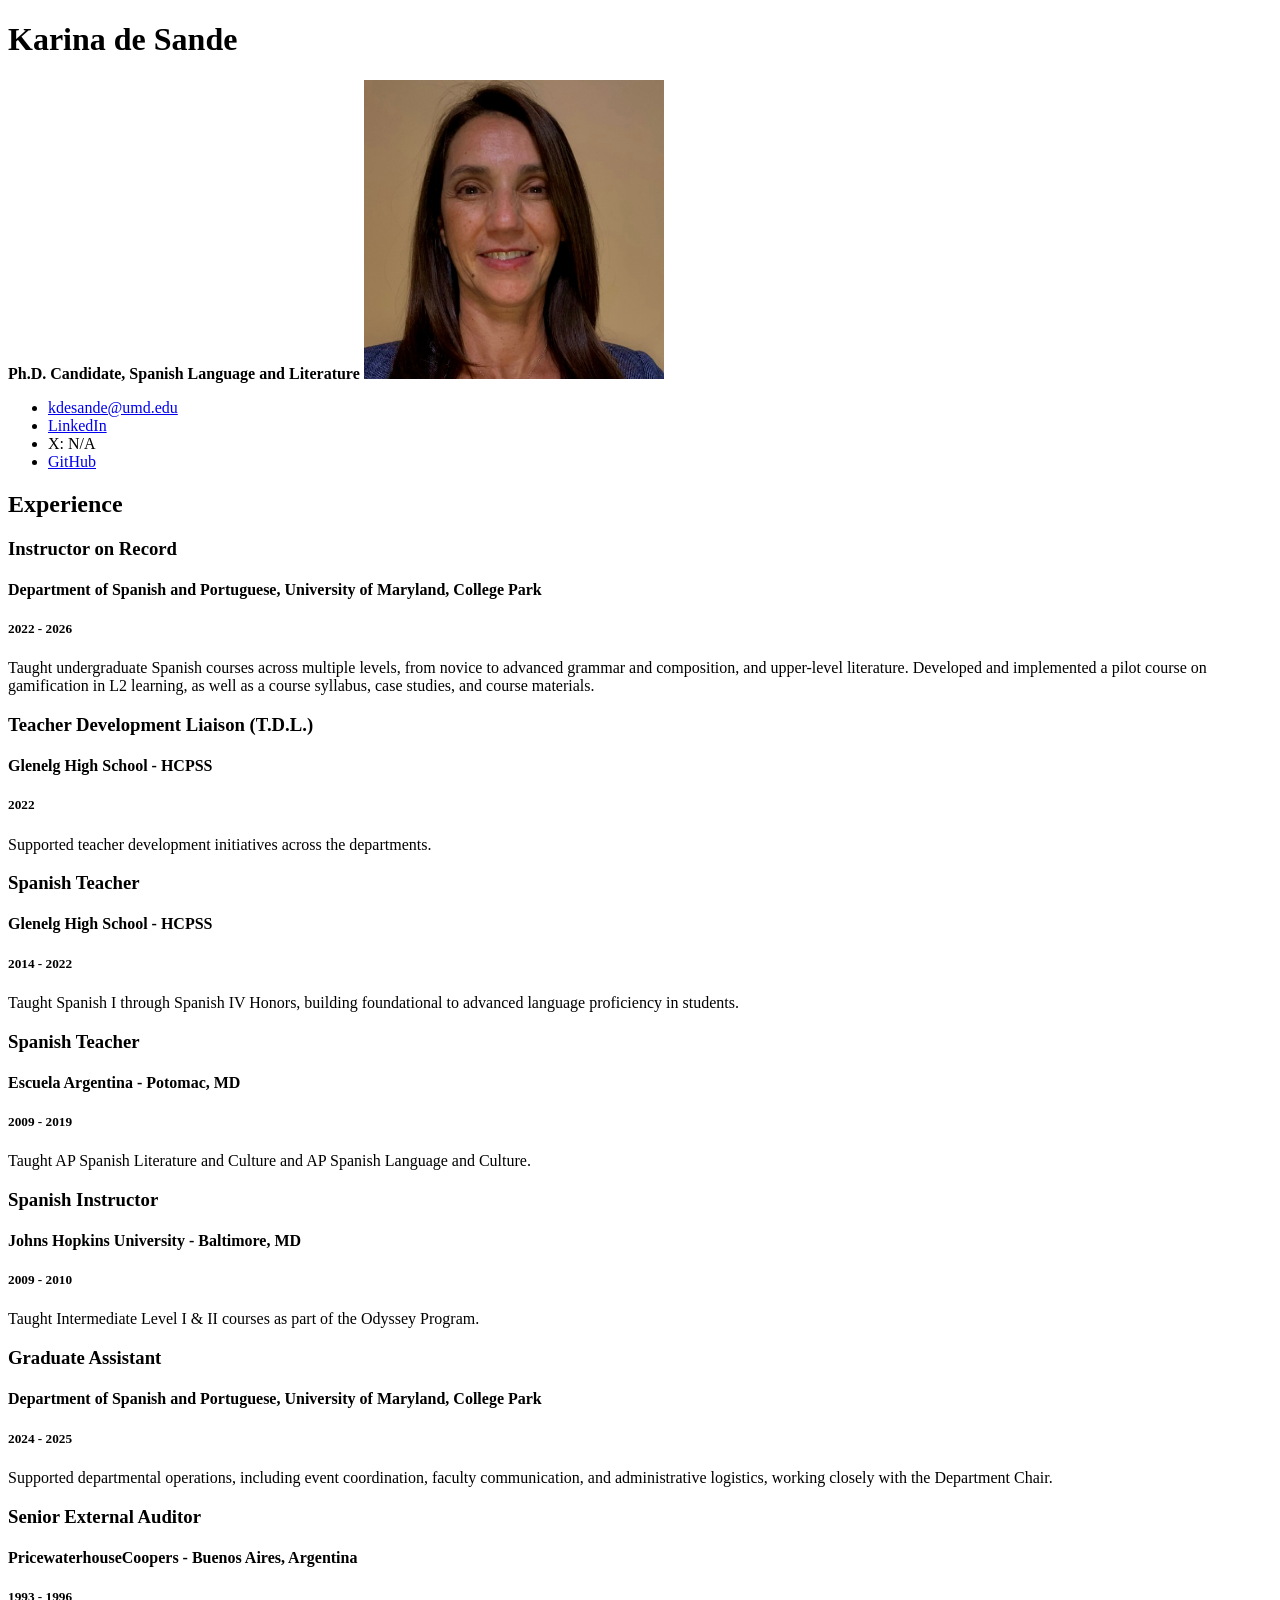
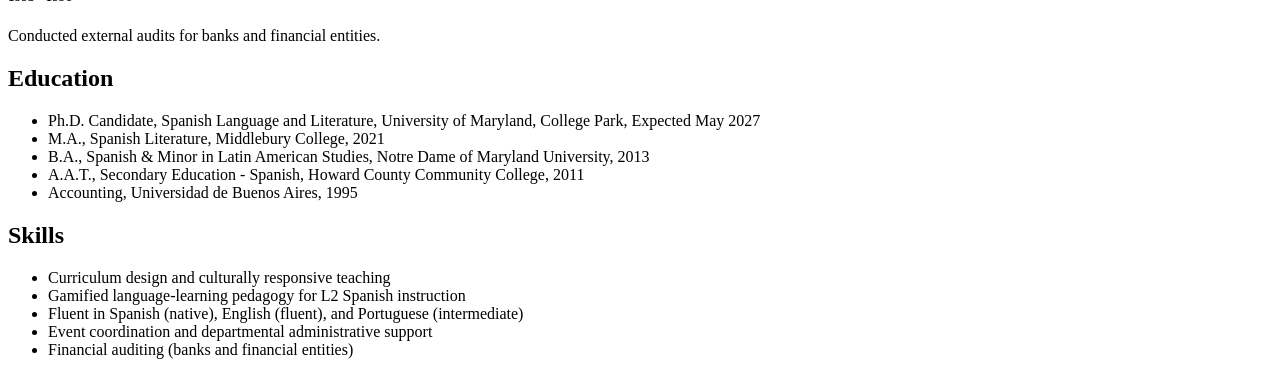
==== resume/index.html @ d066fc3f "Add pizza project" ====
<!DOCTYPE html>
<html lang="en">
<head>
    <meta charset="UTF-8">
    <title>Karina de Sande's Resume</title>
</head>
<body>
<!-- I built this myself!-->
<h1>Karina de Sande</h1>
<strong>Ph.D. Candidate, Spanish Language and Literature</strong>
<img src="headshot.jpg" alt="Karina de Sande" width="300">
<ul>
    <li><a href="mailto:kdesande@umd.edu">kdesande@umd.edu</a></li>
    <li><a href="https://www.linkedin.com/in/karina-de-sande-597b59437/" target="_blank">LinkedIn</a></li>
    <li>X: N/A</li>
    <li><a href="https://github.com/kdesande" target="_blank">GitHub</a></li>
</ul>
<h2>Experience</h2>
<h3>Instructor on Record</h3>
<h4>Department of Spanish and Portuguese, University of Maryland, College Park</h4>
<h5>2022 - 2026</h5>
<p>Taught undergraduate Spanish courses across multiple levels, from novice to advanced grammar and composition, and upper-level literature. Developed and implemented a pilot course on gamification in L2 learning, as well as a course syllabus, case studies, and course materials.</p>
<h3>Teacher Development Liaison (T.D.L.)</h3>
<h4>Glenelg High School - HCPSS</h4>
<h5>2022</h5>
<p>Supported teacher development initiatives across the departments.</p>
<h3>Spanish Teacher</h3>
<h4>Glenelg High School - HCPSS</h4>
<h5>2014 - 2022</h5>
<p>Taught Spanish I through Spanish IV Honors, building foundational to advanced language proficiency in students.</p>
<h3>Spanish Teacher</h3>
<h4>Escuela Argentina - Potomac, MD</h4>
<h5>2009 - 2019</h5>
<p>Taught AP Spanish Literature and Culture and AP Spanish Language and Culture.</p>
<h3>Spanish Instructor</h3>
<h4>Johns Hopkins University - Baltimore, MD</h4>
<h5>2009 - 2010</h5>
<p>Taught Intermediate Level I & II courses as part of the Odyssey Program.</p>
<h3>Graduate Assistant</h3>
<h4>Department of Spanish and Portuguese, University of Maryland, College Park</h4>
<h5>2024 - 2025</h5>
<p>Supported departmental operations, including event coordination, faculty communication, and administrative logistics, working closely with the Department Chair.</p>
<h3>Senior External Auditor</h3>
<h4>PricewaterhouseCoopers - Buenos Aires, Argentina</h4>
<h5>1993 - 1996</h5>
<p>Conducted external audits for banks and financial entities.</p>
<h2>Education</h2>
<ul>
    <li>Ph.D. Candidate, Spanish Language and Literature, University of Maryland, College Park, Expected May 2027</li>
    <li>M.A., Spanish Literature, Middlebury College, 2021</li>
    <li>B.A., Spanish & Minor in Latin American Studies, Notre Dame of Maryland University, 2013</li>
    <li>A.A.T., Secondary Education - Spanish, Howard County Community College, 2011</li>
    <li>Accounting, Universidad de Buenos Aires, 1995</li>
</ul>
<h2>Skills</h2>
<ul>
    <li>Curriculum design and culturally responsive teaching</li>
    <li>Gamified language-learning pedagogy for L2 Spanish instruction</li>
    <li>Fluent in Spanish (native), English (fluent), and Portuguese (intermediate)</li>
    <li>Event coordination and departmental administrative support</li>
    <li>Financial auditing (banks and financial entities)</li>
</ul>
</body>
</html>
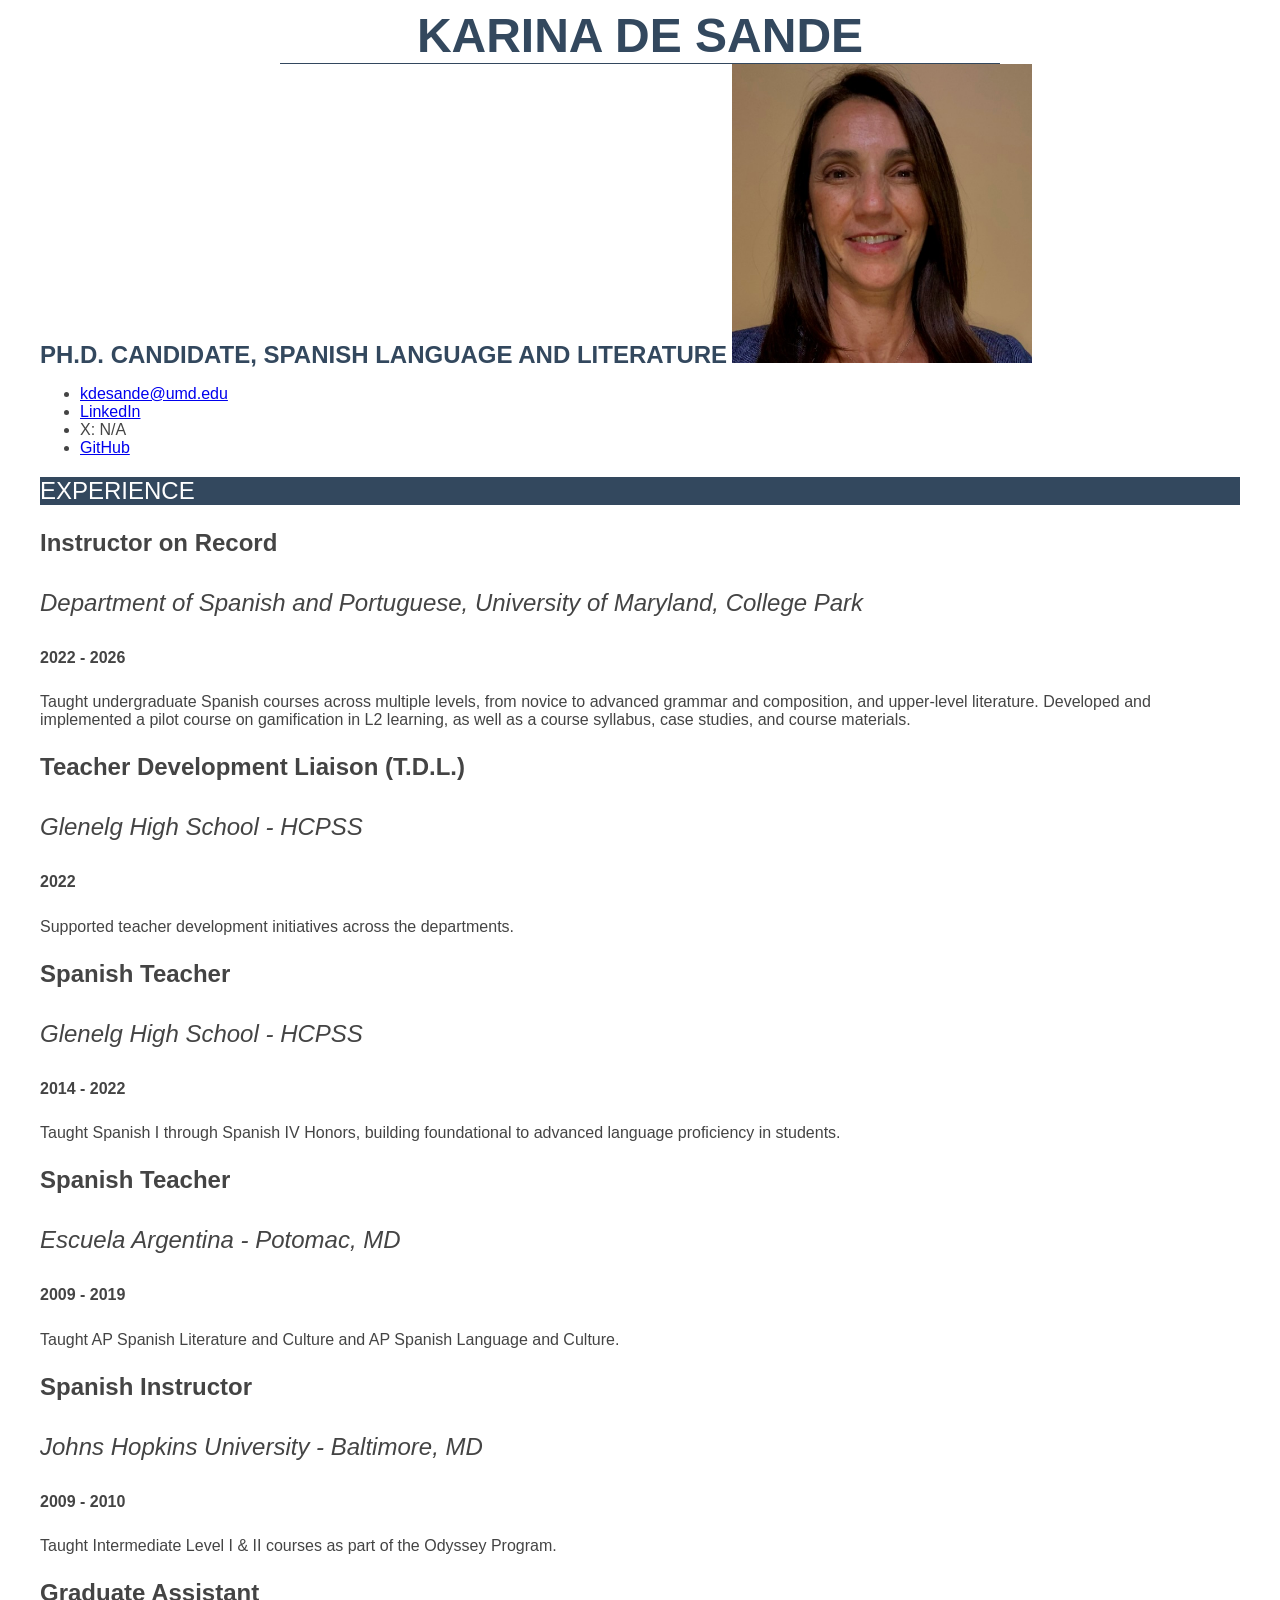
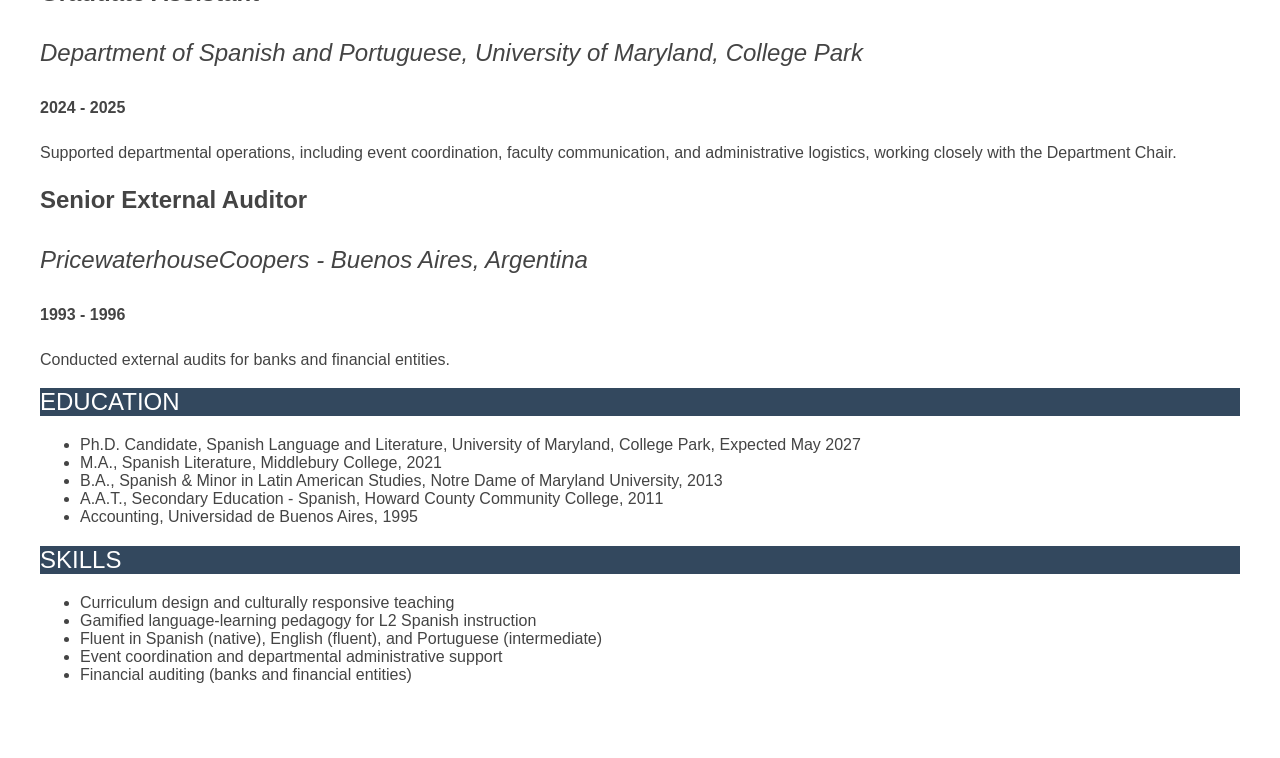
==== commit 771df6a6: "Add container and name div" ====
--- a/resume/index.html
+++ b/resume/index.html
@@ -2,11 +2,16 @@
 <html lang="en">
 <head>
     <meta charset="UTF-8">
+    <meta name="viewport" content="width=device-width, initial-scale=1.0">
     <title>Karina de Sande's Resume</title>
+    <link rel="stylesheet" href="style.css">
 </head>
 <body>
+<!-- container: wraps everything on the page -->
+<div id="container">
 <!-- I built this myself!-->
-<h1>Karina de Sande</h1>
+<!-- my name at the top -->
+<div id="name">Karina de Sande</div>
 <strong>Ph.D. Candidate, Spanish Language and Literature</strong>
 <img src="headshot.jpg" alt="Karina de Sande" width="300">
 <ul>
@@ -60,5 +65,6 @@
     <li>Event coordination and departmental administrative support</li>
     <li>Financial auditing (banks and financial entities)</li>
 </ul>
+</div>
 </body>
 </html>
--- a/resume/style.css
+++ b/resume/style.css
@@ -0,0 +1,69 @@
+/* styles for my resume */
+
+/* default font for the whole page */
+body {
+    font-family: Arial, sans-serif;
+    font-size: 1em;
+    color: #444;
+}
+
+/* container: centers the page and limits its width */
+#container {
+    width: 100%;
+    max-width: 1200px;
+    margin: 0 auto;
+    padding-bottom: 50px;
+}
+
+/* name at the top */
+#name {
+    font-size: 3em;
+    color: #33485e;
+    text-transform: uppercase;
+    text-align: center;
+    font-weight: 700;
+    border-bottom: 1px solid #33485e;
+    width: 60%;
+    min-width: 300px;
+    margin: 0 auto;
+}
+
+/* my title under the name */
+strong {
+    text-transform: uppercase;
+    font-size: 1.5em;
+    color: #33485e;
+}
+
+/* section titles: Experience, Education, Skills */
+h2 {
+    font-size: 1.5em;
+    text-transform: uppercase;
+    background-color: #33485e;
+    color: white;
+    font-weight: 400;
+}
+
+/* job titles */
+h3 {
+    font-weight: 600;
+    font-size: 1.5em;
+}
+
+/* where I work */
+h4 {
+    font-weight: 400;
+    font-style: italic;
+    font-size: 1.5em;
+}
+
+/* job dates */
+h5 {
+    font-weight: 700;
+    font-size: 1em;
+}
+
+/* items in contact, education and skills lists */
+li {
+    font-size: 1em;
+}
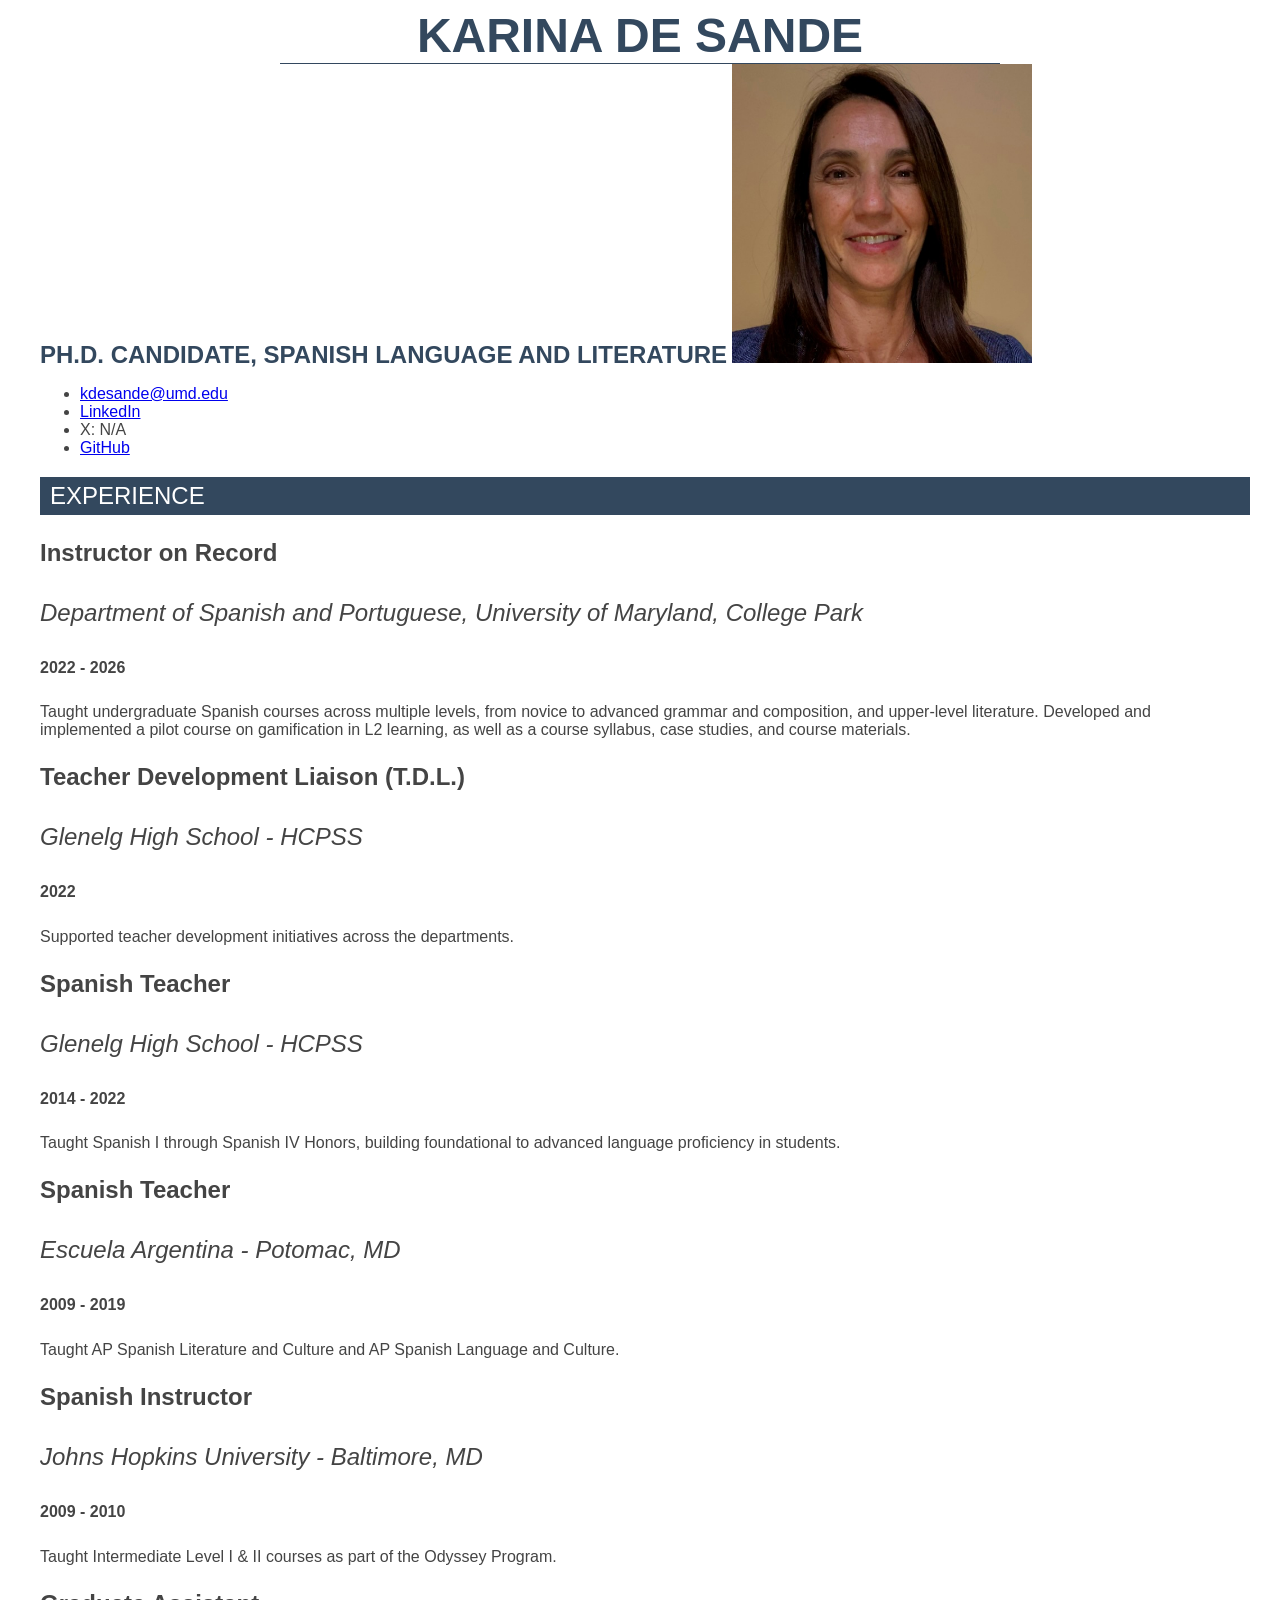
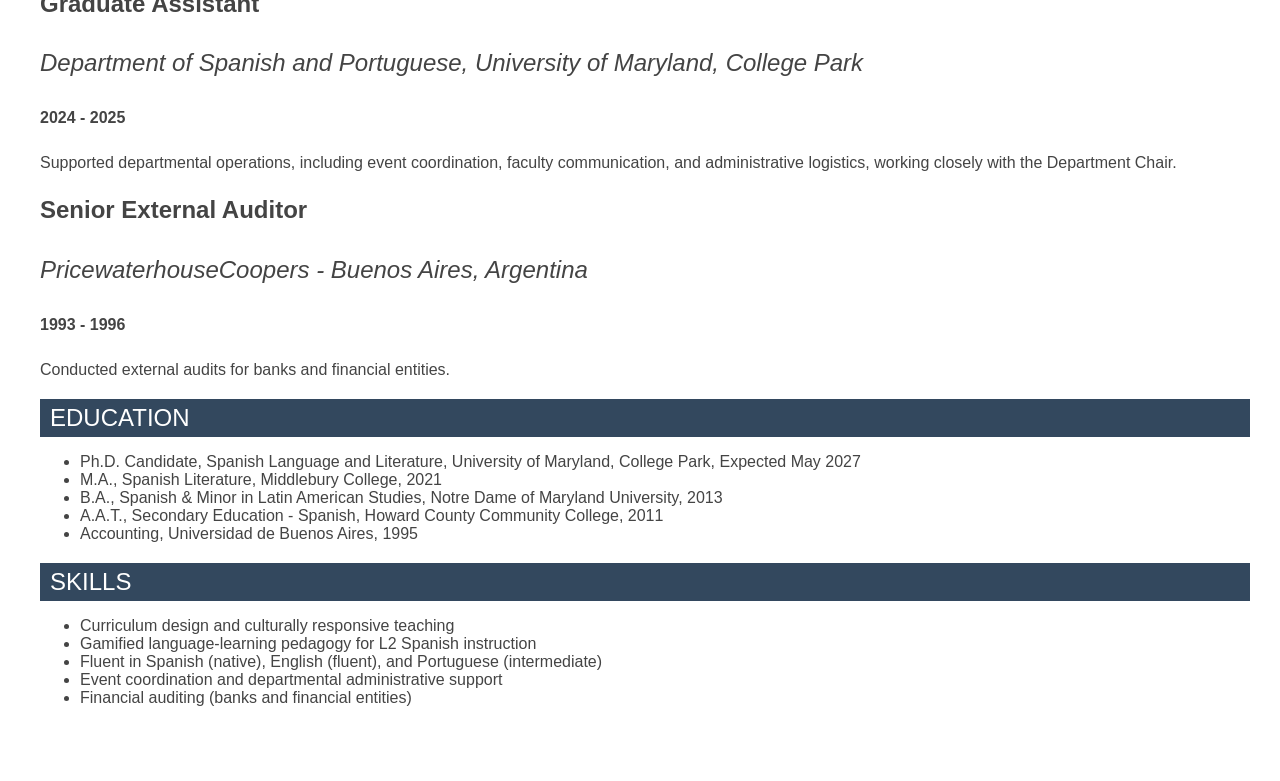
==== commit d85ab5ef: "Change section titles to divs" ====
--- a/resume/index.html
+++ b/resume/index.html
@@ -20,7 +20,8 @@
     <li>X: N/A</li>
     <li><a href="https://github.com/kdesande" target="_blank">GitHub</a></li>
 </ul>
-<h2>Experience</h2>
+<!-- section titles-->
+<div class="section-header">Experience</div>
 <h3>Instructor on Record</h3>
 <h4>Department of Spanish and Portuguese, University of Maryland, College Park</h4>
 <h5>2022 - 2026</h5>
@@ -49,7 +50,7 @@
 <h4>PricewaterhouseCoopers - Buenos Aires, Argentina</h4>
 <h5>1993 - 1996</h5>
 <p>Conducted external audits for banks and financial entities.</p>
-<h2>Education</h2>
+<div class="section-header">Education</div>
 <ul>
     <li>Ph.D. Candidate, Spanish Language and Literature, University of Maryland, College Park, Expected May 2027</li>
     <li>M.A., Spanish Literature, Middlebury College, 2021</li>
@@ -57,7 +58,7 @@
     <li>A.A.T., Secondary Education - Spanish, Howard County Community College, 2011</li>
     <li>Accounting, Universidad de Buenos Aires, 1995</li>
 </ul>
-<h2>Skills</h2>
+<div class="section-header">Skills</div>
 <ul>
     <li>Curriculum design and culturally responsive teaching</li>
     <li>Gamified language-learning pedagogy for L2 Spanish instruction</li>
--- a/resume/style.css
+++ b/resume/style.css
@@ -36,12 +36,16 @@
 }
 
 /* section titles: Experience, Education, Skills */
-h2 {
+.section-header {
     font-size: 1.5em;
     text-transform: uppercase;
     background-color: #33485e;
     color: white;
     font-weight: 400;
+    margin: 20px 0 10px 0;
+    padding: 5px 0 5px 10px;
+    width: 100%;
+    min-width: 300px;
 }
 
 /* job titles */
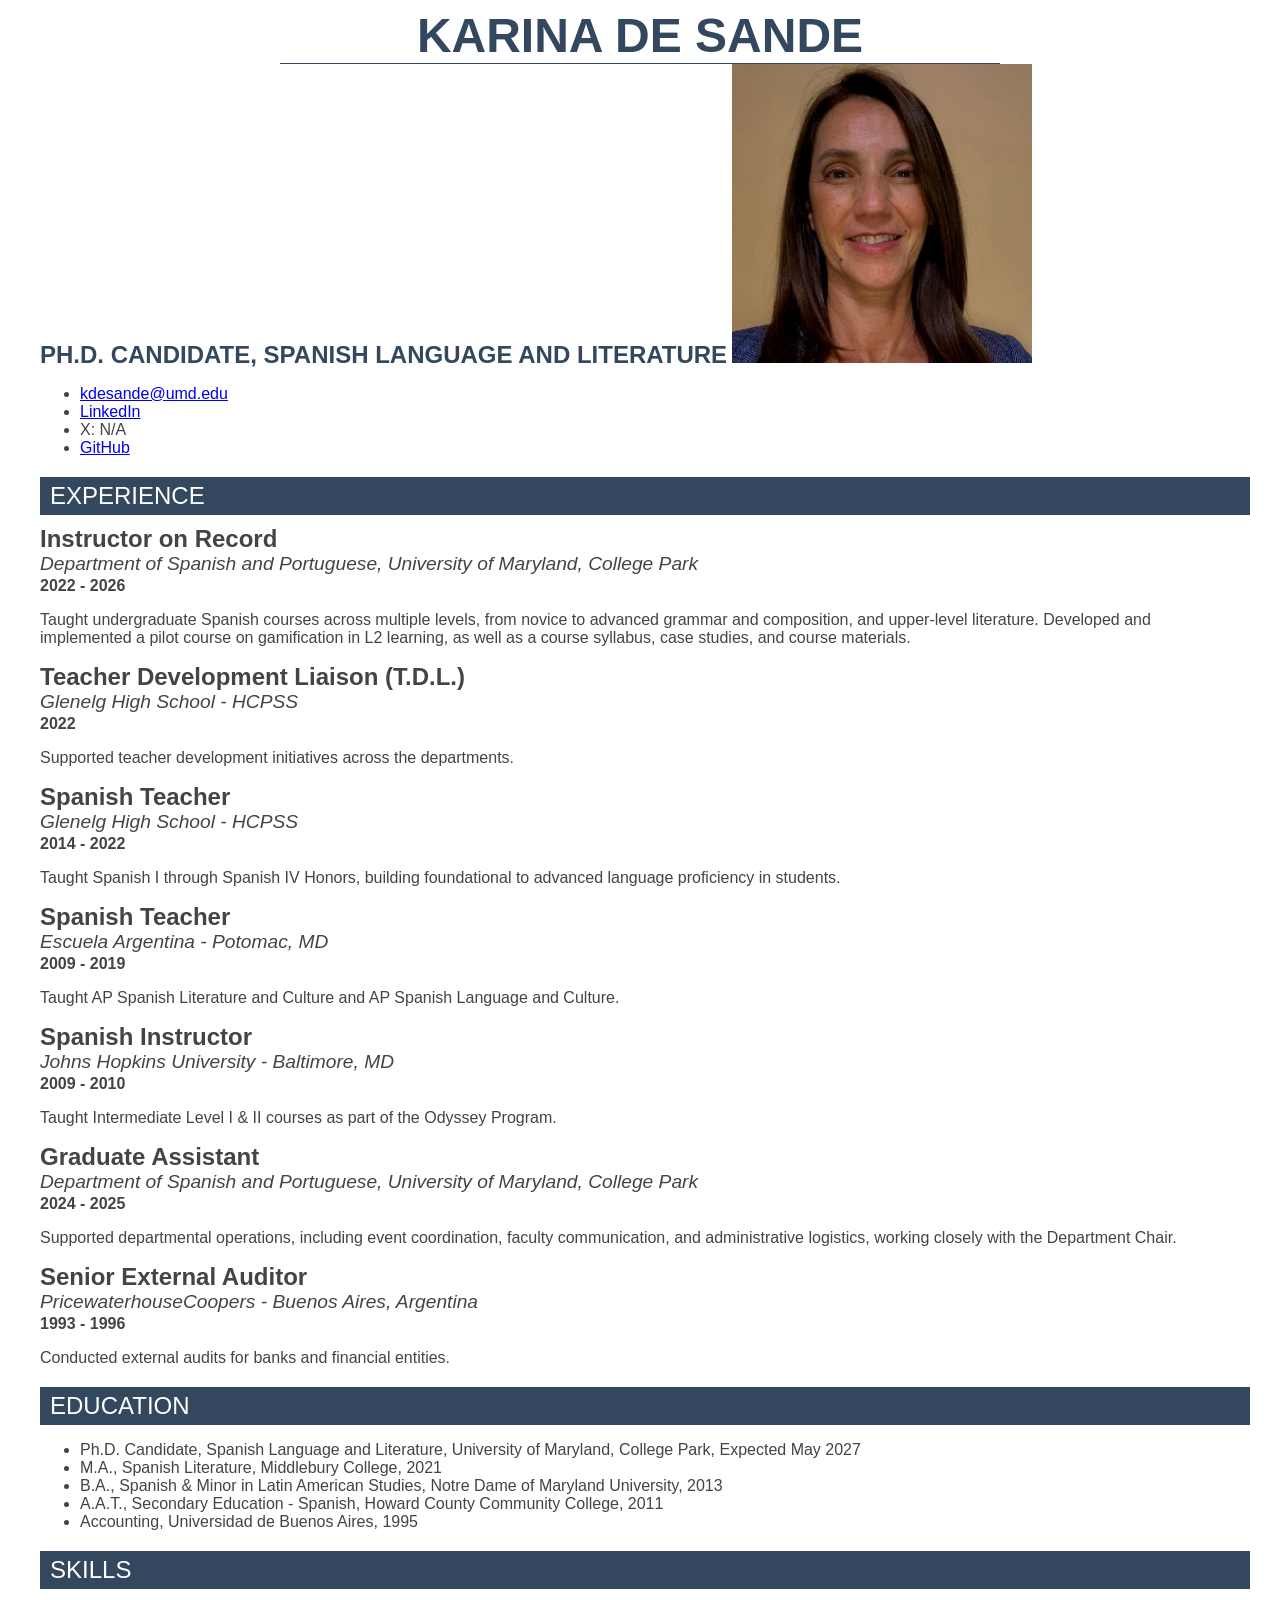
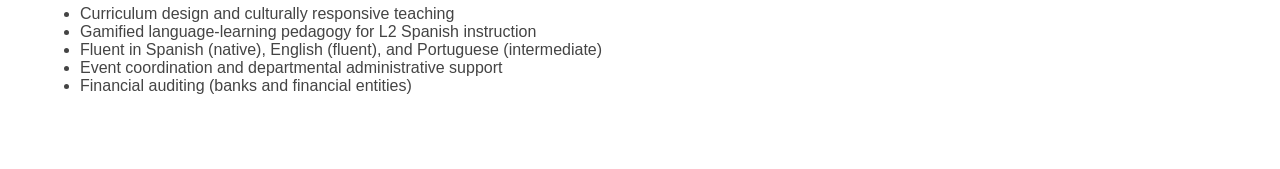
==== commit 8b08ba55: "Change job titles, organizations and dates to divs" ====
--- a/resume/index.html
+++ b/resume/index.html
@@ -22,33 +22,33 @@
 </ul>
 <!-- section titles-->
 <div class="section-header">Experience</div>
-<h3>Instructor on Record</h3>
-<h4>Department of Spanish and Portuguese, University of Maryland, College Park</h4>
-<h5>2022 - 2026</h5>
+<div class="jobtitle">Instructor on Record</div>
+<div class="organization">Department of Spanish and Portuguese, University of Maryland, College Park</div>
+<div class="date">2022 - 2026</div>
 <p>Taught undergraduate Spanish courses across multiple levels, from novice to advanced grammar and composition, and upper-level literature. Developed and implemented a pilot course on gamification in L2 learning, as well as a course syllabus, case studies, and course materials.</p>
-<h3>Teacher Development Liaison (T.D.L.)</h3>
-<h4>Glenelg High School - HCPSS</h4>
-<h5>2022</h5>
+<div class="jobtitle">Teacher Development Liaison (T.D.L.)</div>
+<div class="organization">Glenelg High School - HCPSS</div>
+<div class="date">2022</div>
 <p>Supported teacher development initiatives across the departments.</p>
-<h3>Spanish Teacher</h3>
-<h4>Glenelg High School - HCPSS</h4>
-<h5>2014 - 2022</h5>
+<div class="jobtitle">Spanish Teacher</div>
+<div class="organization">Glenelg High School - HCPSS</div>
+<div class="date">2014 - 2022</div>
 <p>Taught Spanish I through Spanish IV Honors, building foundational to advanced language proficiency in students.</p>
-<h3>Spanish Teacher</h3>
-<h4>Escuela Argentina - Potomac, MD</h4>
-<h5>2009 - 2019</h5>
+<div class="jobtitle">Spanish Teacher</div>
+<div class="organization">Escuela Argentina - Potomac, MD</div>
+<div class="date">2009 - 2019</div>
 <p>Taught AP Spanish Literature and Culture and AP Spanish Language and Culture.</p>
-<h3>Spanish Instructor</h3>
-<h4>Johns Hopkins University - Baltimore, MD</h4>
-<h5>2009 - 2010</h5>
+<div class="jobtitle">Spanish Instructor</div>
+<div class="organization">Johns Hopkins University - Baltimore, MD</div>
+<div class="date">2009 - 2010</div>
 <p>Taught Intermediate Level I & II courses as part of the Odyssey Program.</p>
-<h3>Graduate Assistant</h3>
-<h4>Department of Spanish and Portuguese, University of Maryland, College Park</h4>
-<h5>2024 - 2025</h5>
+<div class="jobtitle">Graduate Assistant</div>
+<div class="organization">Department of Spanish and Portuguese, University of Maryland, College Park</div>
+<div class="date">2024 - 2025</div>
 <p>Supported departmental operations, including event coordination, faculty communication, and administrative logistics, working closely with the Department Chair.</p>
-<h3>Senior External Auditor</h3>
-<h4>PricewaterhouseCoopers - Buenos Aires, Argentina</h4>
-<h5>1993 - 1996</h5>
+<div class="jobtitle">Senior External Auditor</div>
+<div class="organization">PricewaterhouseCoopers - Buenos Aires, Argentina</div>
+<div class="date">1993 - 1996</div>
 <p>Conducted external audits for banks and financial entities.</p>
 <div class="section-header">Education</div>
 <ul>
--- a/resume/style.css
+++ b/resume/style.css
@@ -49,22 +49,23 @@
 }
 
 /* job titles */
-h3 {
+.jobtitle {
     font-weight: 600;
     font-size: 1.5em;
 }
 
 /* where I work */
-h4 {
+.organization {
     font-weight: 400;
     font-style: italic;
-    font-size: 1.5em;
+    font-size: 1.2em;
 }
 
 /* job dates */
-h5 {
+.date {
     font-weight: 700;
     font-size: 1em;
+    margin: 2px 0 0 0;
 }
 
 /* items in contact, education and skills lists */
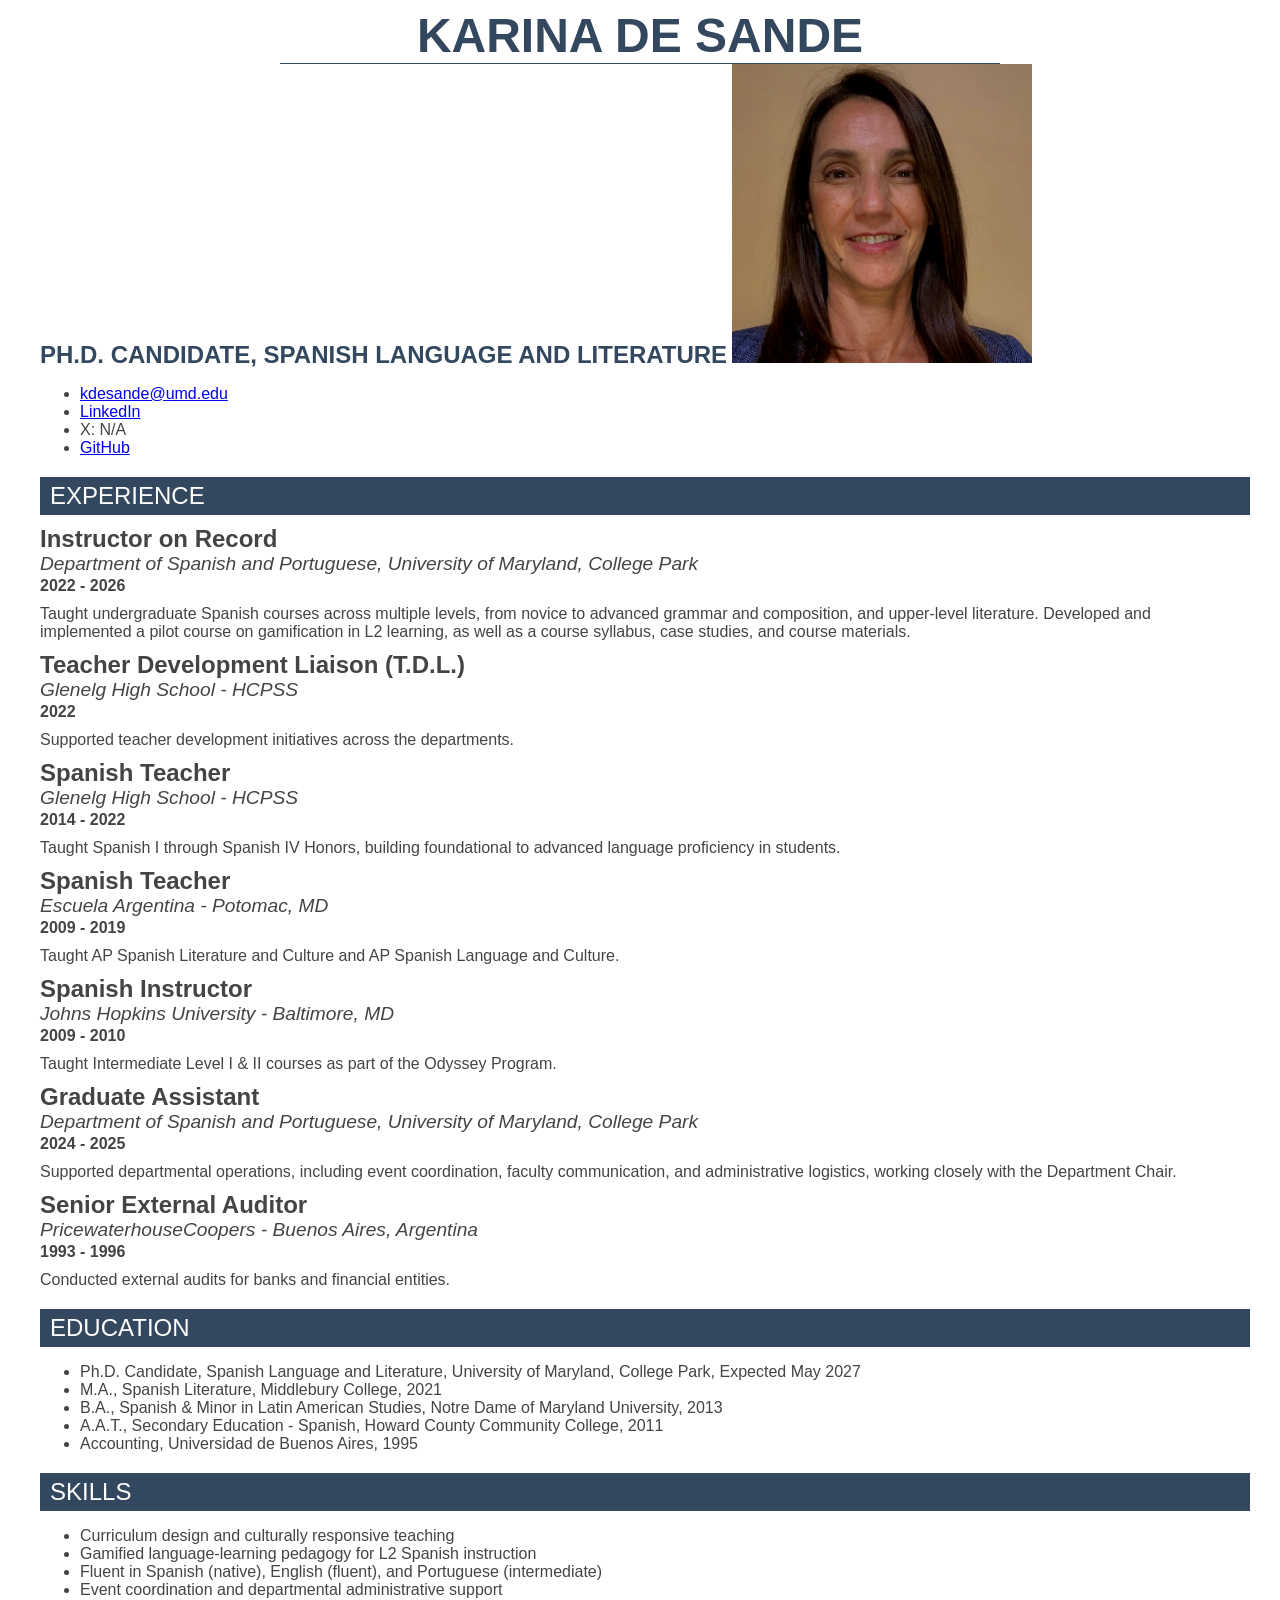
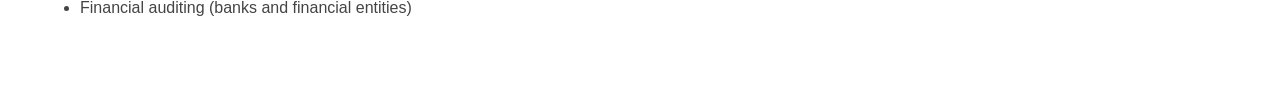
==== commit c45489ee: "Add description class to paragraphs" ====
--- a/resume/index.html
+++ b/resume/index.html
@@ -25,31 +25,31 @@
 <div class="jobtitle">Instructor on Record</div>
 <div class="organization">Department of Spanish and Portuguese, University of Maryland, College Park</div>
 <div class="date">2022 - 2026</div>
-<p>Taught undergraduate Spanish courses across multiple levels, from novice to advanced grammar and composition, and upper-level literature. Developed and implemented a pilot course on gamification in L2 learning, as well as a course syllabus, case studies, and course materials.</p>
+<p class="description">Taught undergraduate Spanish courses across multiple levels, from novice to advanced grammar and composition, and upper-level literature. Developed and implemented a pilot course on gamification in L2 learning, as well as a course syllabus, case studies, and course materials.</p>
 <div class="jobtitle">Teacher Development Liaison (T.D.L.)</div>
 <div class="organization">Glenelg High School - HCPSS</div>
 <div class="date">2022</div>
-<p>Supported teacher development initiatives across the departments.</p>
+<p class="description">Supported teacher development initiatives across the departments.</p>
 <div class="jobtitle">Spanish Teacher</div>
 <div class="organization">Glenelg High School - HCPSS</div>
 <div class="date">2014 - 2022</div>
-<p>Taught Spanish I through Spanish IV Honors, building foundational to advanced language proficiency in students.</p>
+<p class="description">Taught Spanish I through Spanish IV Honors, building foundational to advanced language proficiency in students.</p>
 <div class="jobtitle">Spanish Teacher</div>
 <div class="organization">Escuela Argentina - Potomac, MD</div>
 <div class="date">2009 - 2019</div>
-<p>Taught AP Spanish Literature and Culture and AP Spanish Language and Culture.</p>
+<p class="description">Taught AP Spanish Literature and Culture and AP Spanish Language and Culture.</p>
 <div class="jobtitle">Spanish Instructor</div>
 <div class="organization">Johns Hopkins University - Baltimore, MD</div>
 <div class="date">2009 - 2010</div>
-<p>Taught Intermediate Level I & II courses as part of the Odyssey Program.</p>
+<p class="description">Taught Intermediate Level I & II courses as part of the Odyssey Program.</p>
 <div class="jobtitle">Graduate Assistant</div>
 <div class="organization">Department of Spanish and Portuguese, University of Maryland, College Park</div>
 <div class="date">2024 - 2025</div>
-<p>Supported departmental operations, including event coordination, faculty communication, and administrative logistics, working closely with the Department Chair.</p>
+<p class="description">Supported departmental operations, including event coordination, faculty communication, and administrative logistics, working closely with the Department Chair.</p>
 <div class="jobtitle">Senior External Auditor</div>
 <div class="organization">PricewaterhouseCoopers - Buenos Aires, Argentina</div>
 <div class="date">1993 - 1996</div>
-<p>Conducted external audits for banks and financial entities.</p>
+<p class="description">Conducted external audits for banks and financial entities.</p>
 <div class="section-header">Education</div>
 <ul>
     <li>Ph.D. Candidate, Spanish Language and Literature, University of Maryland, College Park, Expected May 2027</li>
--- a/resume/style.css
+++ b/resume/style.css
@@ -71,4 +71,8 @@
 /* items in contact, education and skills lists */
 li {
     font-size: 1em;
+}
+/* job descriptions */
+.description {
+    margin: 10px 0;
 }
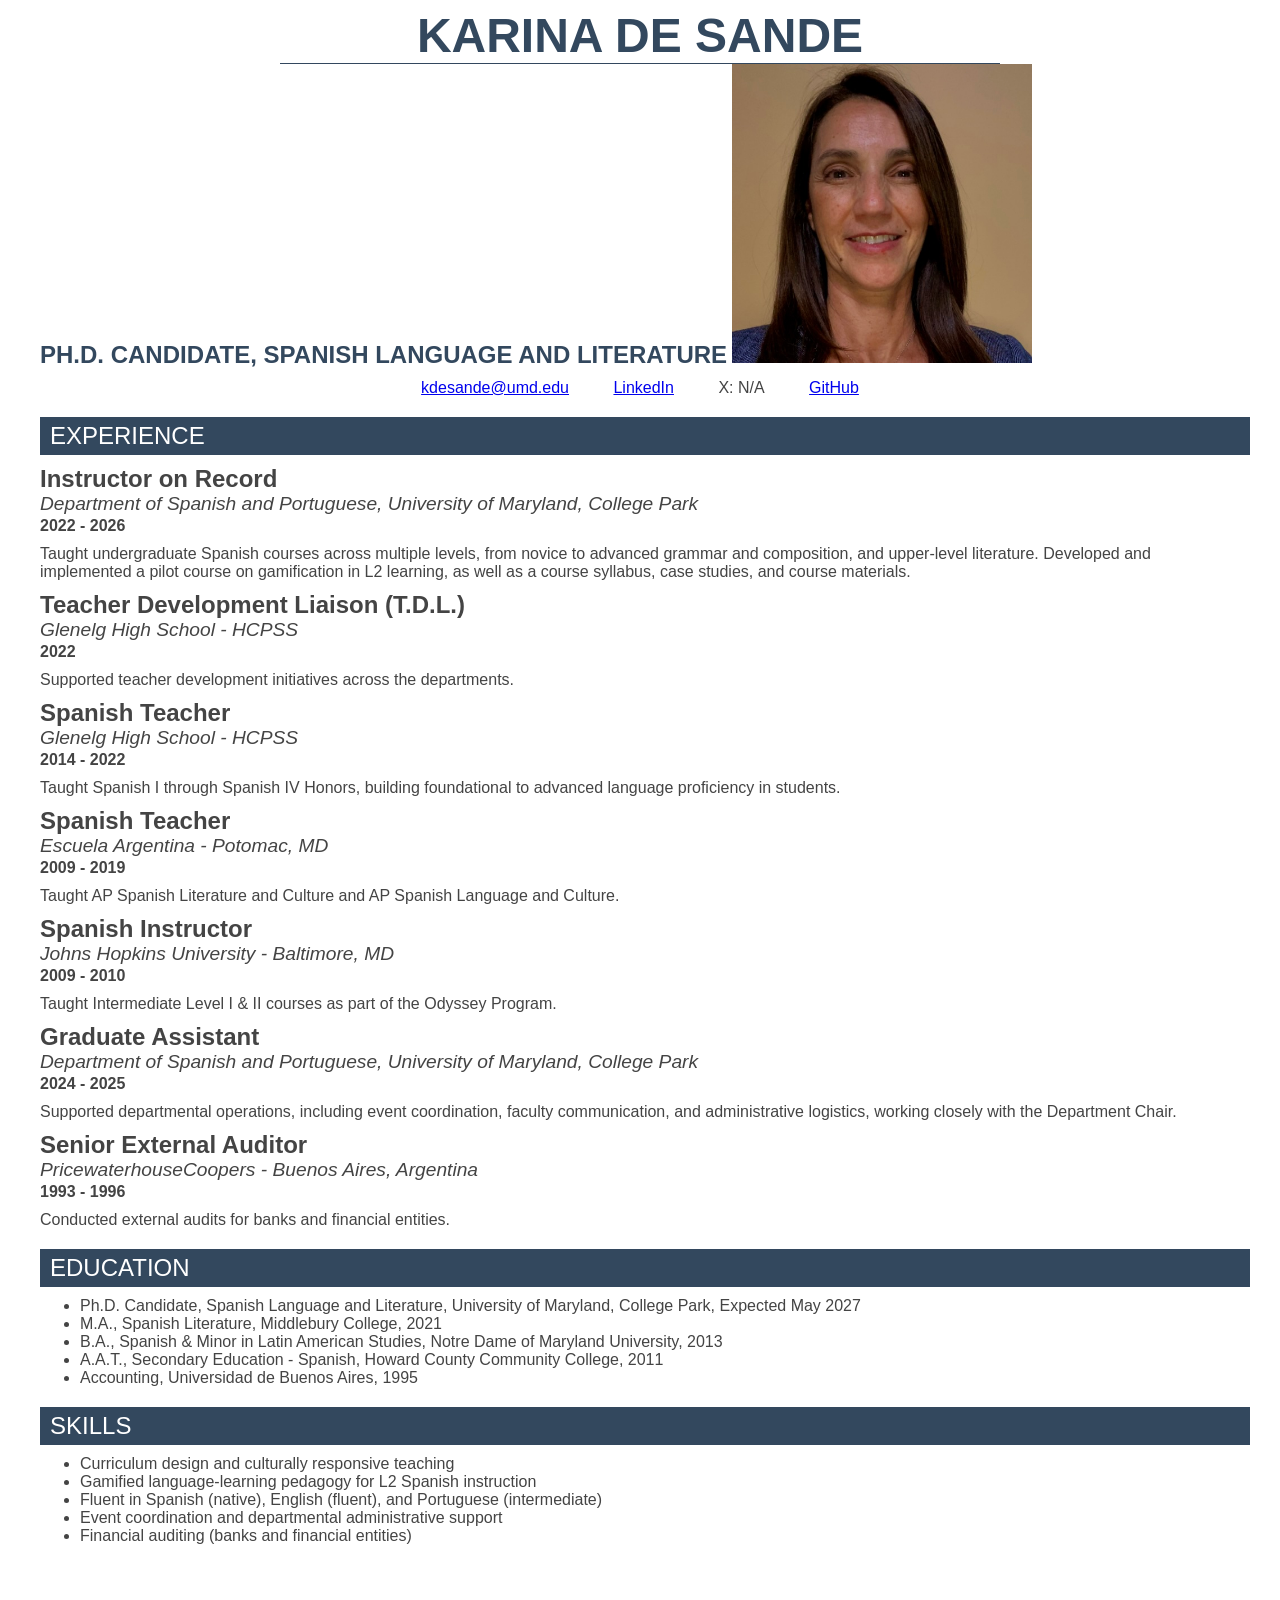
==== commit d1ded23b: "Style contact, education and skills lists" ====
--- a/resume/index.html
+++ b/resume/index.html
@@ -14,7 +14,8 @@
 <div id="name">Karina de Sande</div>
 <strong>Ph.D. Candidate, Spanish Language and Literature</strong>
 <img src="headshot.jpg" alt="Karina de Sande" width="300">
-<ul>
+<!-- contact links -->
+ <ul class="menu">
     <li><a href="mailto:kdesande@umd.edu">kdesande@umd.edu</a></li>
     <li><a href="https://www.linkedin.com/in/karina-de-sande-597b59437/" target="_blank">LinkedIn</a></li>
     <li>X: N/A</li>
@@ -51,7 +52,8 @@
 <div class="date">1993 - 1996</div>
 <p class="description">Conducted external audits for banks and financial entities.</p>
 <div class="section-header">Education</div>
-<ul>
+<!-- education list -->
+<ul id="degrees">
     <li>Ph.D. Candidate, Spanish Language and Literature, University of Maryland, College Park, Expected May 2027</li>
     <li>M.A., Spanish Literature, Middlebury College, 2021</li>
     <li>B.A., Spanish & Minor in Latin American Studies, Notre Dame of Maryland University, 2013</li>
@@ -59,7 +61,8 @@
     <li>Accounting, Universidad de Buenos Aires, 1995</li>
 </ul>
 <div class="section-header">Skills</div>
-<ul>
+<!-- skills list -->
+<ul id="do">
     <li>Curriculum design and culturally responsive teaching</li>
     <li>Gamified language-learning pedagogy for L2 Spanish instruction</li>
     <li>Fluent in Spanish (native), English (fluent), and Portuguese (intermediate)</li>
--- a/resume/style.css
+++ b/resume/style.css
@@ -75,4 +75,27 @@
 /* job descriptions */
 .description {
     margin: 10px 0;
+}
+
+/* contact list */
+ul.menu {
+    margin: 10px 0 20px 0;
+    padding: 0;
+    text-align: center;
+}
+
+/* contact items side by side */
+.menu li {
+    display: inline;
+    padding: 0 20px;
+}
+
+/* education list */
+#degrees {
+    margin: 5px 0 0 0;
+}
+
+/* skills list */
+#do {
+    margin: 5px 0 0 0;
 }
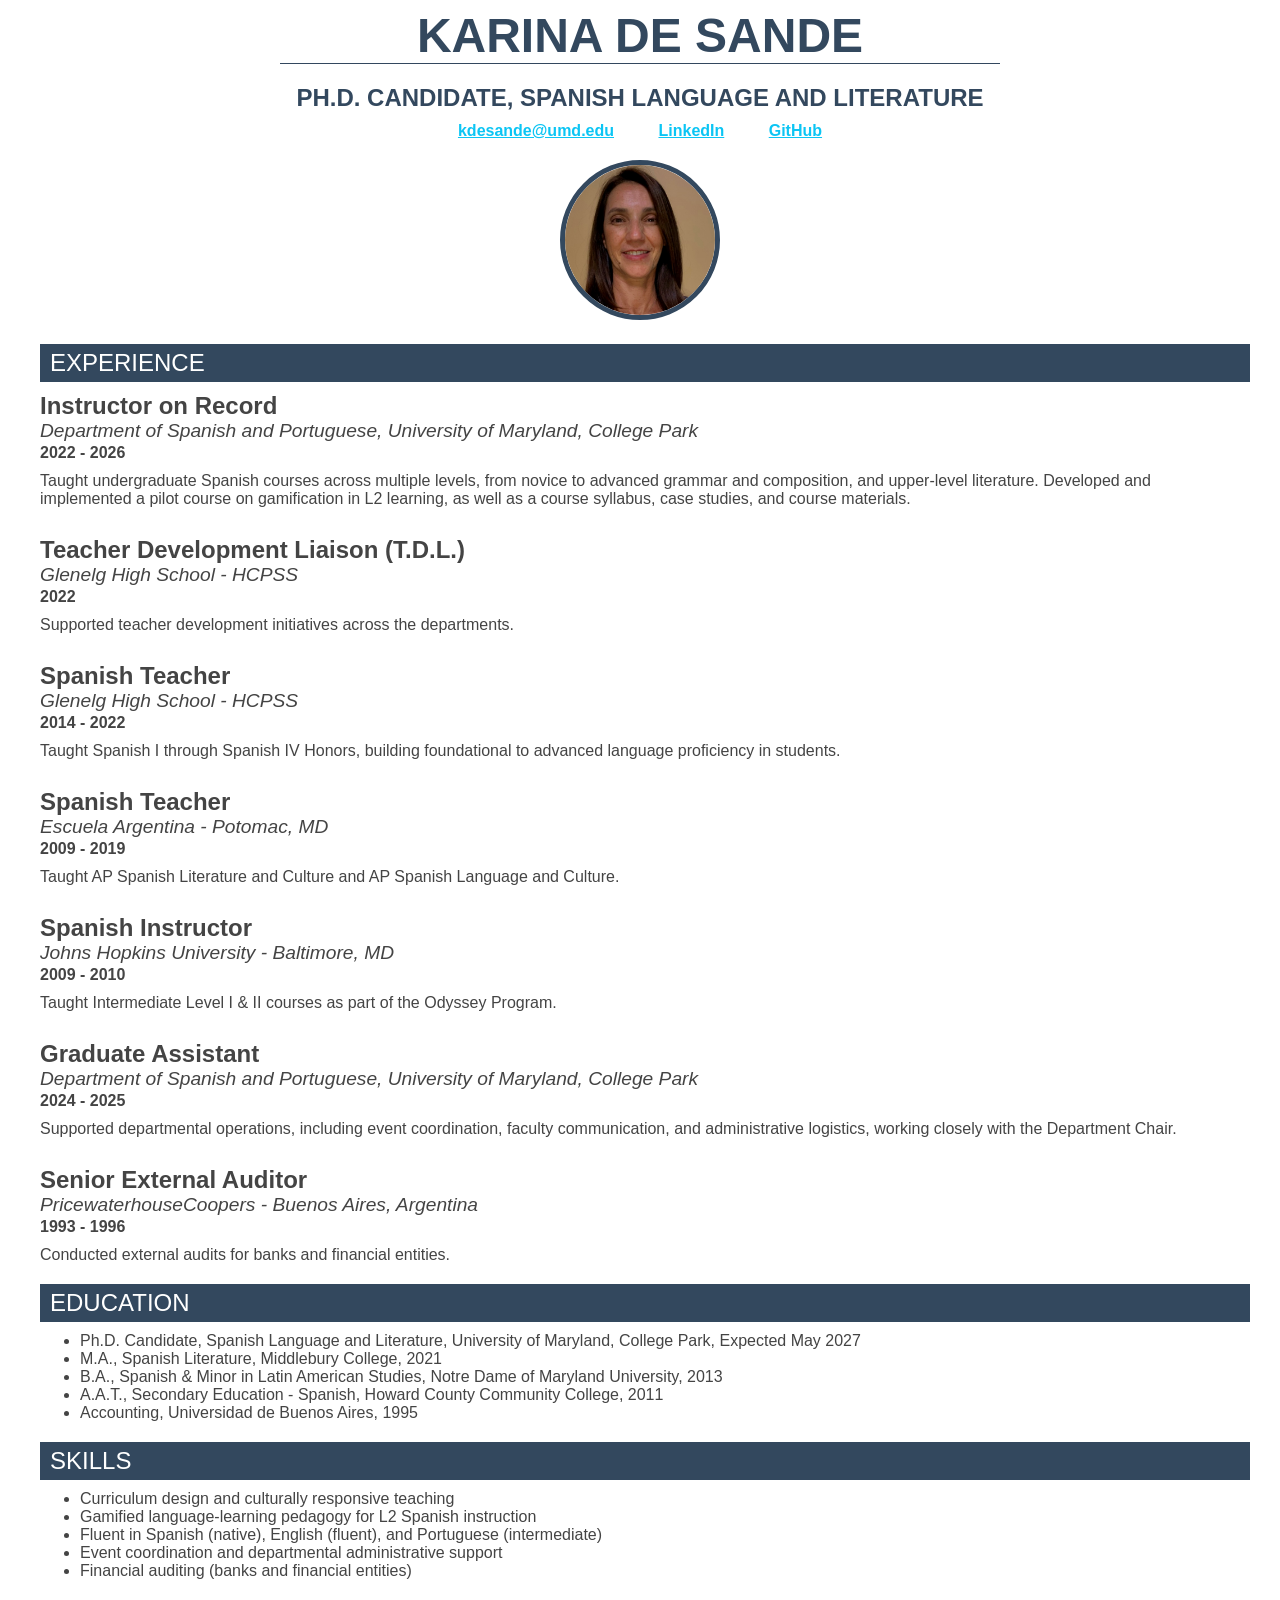
==== commit 229bdede: "Finish CSS 2 and remove X from contacts" ====
--- a/resume/index.html
+++ b/resume/index.html
@@ -12,41 +12,44 @@
 <!-- I built this myself!-->
 <!-- my name at the top -->
 <div id="name">Karina de Sande</div>
-<strong>Ph.D. Candidate, Spanish Language and Literature</strong>
-<img src="headshot.jpg" alt="Karina de Sande" width="300">
+<!-- my title -->
+<div id="title">Ph.D. Candidate, Spanish Language and Literature</div>
 <!-- contact links -->
- <ul class="menu">
+<ul class="menu">
     <li><a href="mailto:kdesande@umd.edu">kdesande@umd.edu</a></li>
     <li><a href="https://www.linkedin.com/in/karina-de-sande-597b59437/" target="_blank">LinkedIn</a></li>
-    <li>X: N/A</li>
     <li><a href="https://github.com/kdesande" target="_blank">GitHub</a></li>
 </ul>
+<!-- headshot -->
+<div id="headshot-container">
+<img src="headshot.jpg" alt="Karina de Sande" id="headshot">
+</div>
 <!-- section titles-->
 <div class="section-header">Experience</div>
 <div class="jobtitle">Instructor on Record</div>
 <div class="organization">Department of Spanish and Portuguese, University of Maryland, College Park</div>
 <div class="date">2022 - 2026</div>
-<p class="description">Taught undergraduate Spanish courses across multiple levels, from novice to advanced grammar and composition, and upper-level literature. Developed and implemented a pilot course on gamification in L2 learning, as well as a course syllabus, case studies, and course materials.</p>
+<p class="description">Taught undergraduate Spanish courses across multiple levels, from novice to advanced grammar and composition, and upper-level literature. Developed and implemented a pilot course on gamification in L2 learning, as well as a course syllabus, case studies, and course materials.</p><br>
 <div class="jobtitle">Teacher Development Liaison (T.D.L.)</div>
 <div class="organization">Glenelg High School - HCPSS</div>
 <div class="date">2022</div>
-<p class="description">Supported teacher development initiatives across the departments.</p>
+<p class="description">Supported teacher development initiatives across the departments.</p><br>
 <div class="jobtitle">Spanish Teacher</div>
 <div class="organization">Glenelg High School - HCPSS</div>
 <div class="date">2014 - 2022</div>
-<p class="description">Taught Spanish I through Spanish IV Honors, building foundational to advanced language proficiency in students.</p>
+<p class="description">Taught Spanish I through Spanish IV Honors, building foundational to advanced language proficiency in students.</p><br>
 <div class="jobtitle">Spanish Teacher</div>
 <div class="organization">Escuela Argentina - Potomac, MD</div>
 <div class="date">2009 - 2019</div>
-<p class="description">Taught AP Spanish Literature and Culture and AP Spanish Language and Culture.</p>
+<p class="description">Taught AP Spanish Literature and Culture and AP Spanish Language and Culture.</p><br>
 <div class="jobtitle">Spanish Instructor</div>
 <div class="organization">Johns Hopkins University - Baltimore, MD</div>
 <div class="date">2009 - 2010</div>
-<p class="description">Taught Intermediate Level I & II courses as part of the Odyssey Program.</p>
+<p class="description">Taught Intermediate Level I & II courses as part of the Odyssey Program.</p><br>
 <div class="jobtitle">Graduate Assistant</div>
 <div class="organization">Department of Spanish and Portuguese, University of Maryland, College Park</div>
 <div class="date">2024 - 2025</div>
-<p class="description">Supported departmental operations, including event coordination, faculty communication, and administrative logistics, working closely with the Department Chair.</p>
+<p class="description">Supported departmental operations, including event coordination, faculty communication, and administrative logistics, working closely with the Department Chair.</p><br>
 <div class="jobtitle">Senior External Auditor</div>
 <div class="organization">PricewaterhouseCoopers - Buenos Aires, Argentina</div>
 <div class="date">1993 - 1996</div>
--- a/resume/style.css
+++ b/resume/style.css
@@ -29,10 +29,13 @@
 }
 
 /* my title under the name */
-strong {
+#title {
     text-transform: uppercase;
     font-size: 1.5em;
     color: #33485e;
+    font-weight: 600;
+    text-align: center;
+    margin: 20px 0 0 0;
 }
 
 /* section titles: Experience, Education, Skills */
@@ -98,4 +101,34 @@
 /* skills list */
 #do {
     margin: 5px 0 0 0;
+}
+
+/* headshot photo: round with blue border */
+#headshot {
+    width: 150px;
+    height: 150px;
+    object-fit: cover;
+    border-radius: 50%;
+    border: 5px solid #33485e;
+}
+
+/* centers the headshot */
+#headshot-container {
+    text-align: center;
+}
+
+/* links not visited yet */
+a:link {
+    font-weight: 600;
+    color: #0bc5f4;
+}
+
+/*links already visited */
+a:visited {
+    color: #6e38c7;
+}
+
+/* links when the mouse is over them */
+a:hover {
+    color: #33485e;
 }
